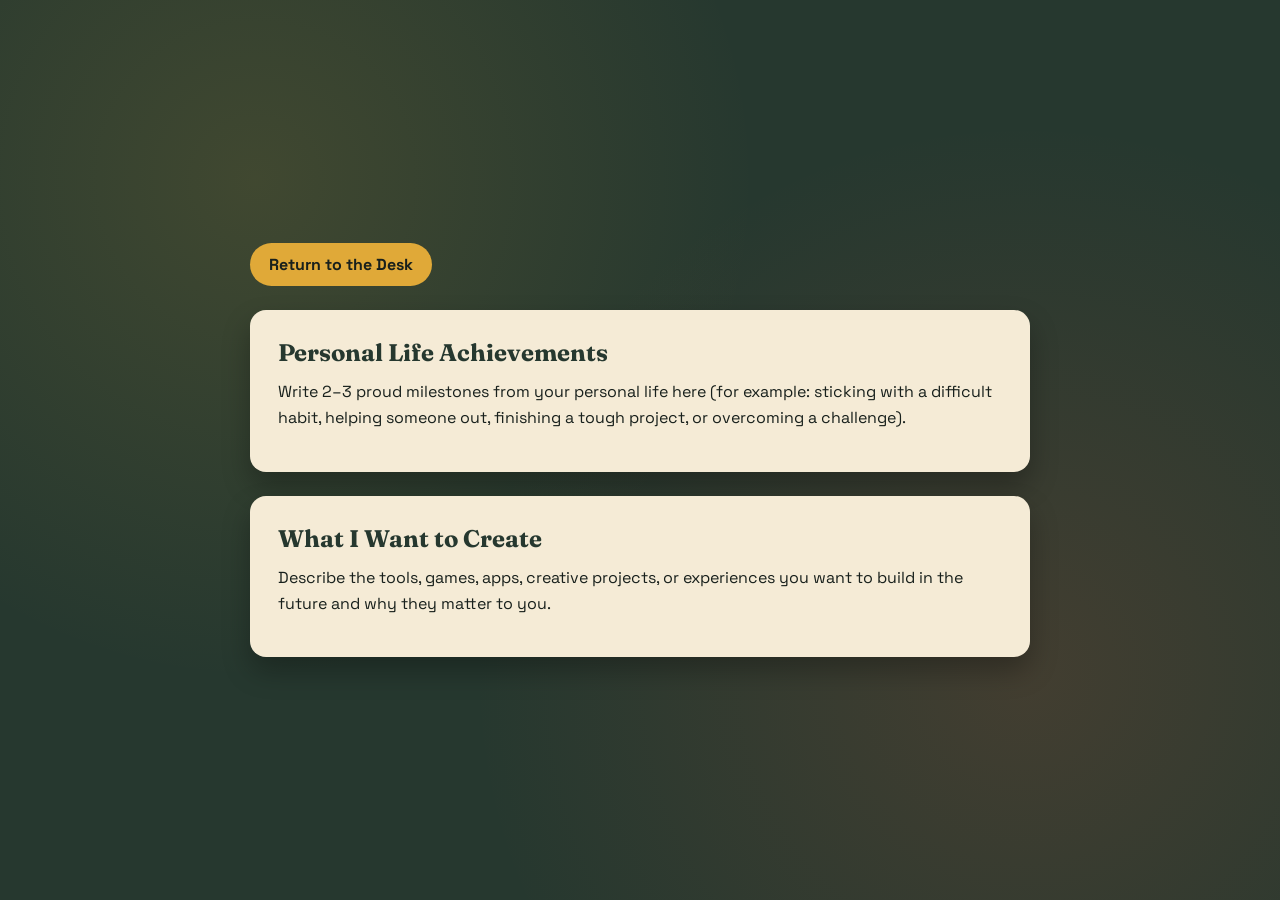
==== CS_CRP/Homework_8/journey.html @ 1f590b80 "Create journey.html" ====
<!DOCTYPE html>
<html lang="en">
<head>
  <meta charset="UTF-8" />
  <meta name="viewport" content="width=device-width, initial-scale=1.0" />
  <title>Achievements &amp; Aspirations</title>
  <link rel="preconnect" href="https://fonts.googleapis.com" />
  <link rel="preconnect" href="https://fonts.gstatic.com" crossorigin />
  <link href="https://fonts.googleapis.com/css2?family=Fraunces:opsz,wght@9..144,600;9..144,700&family=Space+Grotesk:wght@400;500;700&display=swap" rel="stylesheet" />
  <link rel="stylesheet" href="style.css" />
</head>
<body>
  <main class="subpage-wrap">
    <a href="index.html" class="back-object">Return to the Desk</a>

    <section id="achievements" class="panel">
      <h1>Personal Life Achievements</h1>
      <p>
        Write 2–3 proud milestones from your personal life here (for example: sticking with a difficult habit, helping someone out, finishing a tough project, or overcoming a challenge).
      </p>
    </section>

    <section id="aspirations" class="panel">
      <h2>What I Want to Create</h2>
      <p>
        Describe the tools, games, apps, creative projects, or experiences you want to build in the future and why they matter to you.
      </p>
    </section>
  </main>
</body>
</html>
---- CS_CRP/Homework_8/style.css ----
:root {
  --desk-wood: #26382f;      /* Deep pine / forest */
  --paper-cream: #f5ebd6;    /* Warm parchment */
  --terracotta: #d95d39;     /* Terracotta accent */
  --brass-gold: #e0a938;     /* Warm brass */
  --ink-dark: #18201c;       /* Dark ink */
}

* {
  box-sizing: border-box;
  margin: 0;
  padding: 0;
}

body {
  min-height: 100vh;
  background-color: var(--desk-wood);
  background-image: radial-gradient(circle at 20% 20%, rgba(224, 169, 56, 0.14), transparent 40%),
                    radial-gradient(circle at 80% 75%, rgba(217, 93, 57, 0.16), transparent 45%);
  color: var(--ink-dark);
  font-family: 'Space Grotesk', sans-serif;
  display: flex;
  align-items: center;
  justify-content: center;
  padding: 2rem;
}

.desk-world {
  width: 100%;
  max-width: 960px;
  display: grid;
  grid-template-columns: repeat(auto-fit, minmax(240px, 1fr));
  gap: 1.5rem;
  align-items: center;
}

.concept-card {
  grid-column: 1 / -1;
  background-color: var(--paper-cream);
  border-left: 8px solid var(--terracotta);
  border-radius: 14px;
  padding: 1.5rem;
  box-shadow: 0 14px 30px rgba(0, 0, 0, 0.28);
}

.concept-text {
  font-size: 1rem;
  line-height: 1.6;
}

.desk-item {
  text-decoration: none;
  color: var(--ink-dark);
  background-color: var(--paper-cream);
  border-radius: 18px;
  padding: 1.25rem;
  display: flex;
  flex-direction: column;
  align-items: center;
  gap: 0.75rem;
  text-align: center;
  box-shadow: 0 12px 24px rgba(0, 0, 0, 0.25);
  transition: transform 0.3s ease, box-shadow 0.3s ease, background-color 0.3s ease;
  animation: gentleFloat 4.5s ease-in-out infinite;
}

.desk-item:nth-child(2) { animation-delay: 0.2s; }
.desk-item:nth-child(3) { animation-delay: 0.6s; }
.desk-item:nth-child(4) { animation-delay: 1s; }
.desk-item:nth-child(5) { animation-delay: 1.4s; }

.desk-item:hover {
  transform: translateY(-8px) rotate(-1.5deg) scale(1.02);
  box-shadow: 0 20px 34px rgba(0, 0, 0, 0.35);
  background-color: #fff8ea;
}

.photo-frame {
  border: 4px solid var(--brass-gold);
}

.self-photo {
  width: 130px;
  height: 130px;
  object-fit: cover;
  border-radius: 12px;
}

.blueprint-roll {
  border-bottom: 6px solid var(--terracotta);
}

.brass-trophy {
  border-bottom: 6px solid var(--brass-gold);
}

.sketch-pad {
  border-bottom: 6px solid var(--desk-wood);
}

.badge {
  font-size: 0.75rem;
  font-weight: 700;
  text-transform: uppercase;
  letter-spacing: 0.06em;
  background-color: var(--terracotta);
  color: var(--paper-cream);
  padding: 0.25rem 0.65rem;
  border-radius: 999px;
}

.item-label {
  font-family: 'Fraunces', serif;
  font-size: 1.1rem;
  font-weight: 700;
}

.subpage-wrap {
  width: 100%;
  max-width: 780px;
  display: flex;
  flex-direction: column;
  gap: 1.5rem;
}

.panel {
  background-color: var(--paper-cream);
  border-radius: 16px;
  padding: 1.75rem;
  box-shadow: 0 14px 28px rgba(0, 0, 0, 0.28);
}

.panel h1,
.panel h2 {
  font-family: 'Fraunces', serif;
  margin-bottom: 0.75rem;
  color: var(--desk-wood);
}

.panel p {
  line-height: 1.65;
  margin-bottom: 0.75rem;
}

.back-object {
  align-self: flex-start;
  display: inline-block;
  text-decoration: none;
  background-color: var(--brass-gold);
  color: var(--ink-dark);
  font-weight: 700;
  padding: 0.7rem 1.2rem;
  border-radius: 999px;
  transition: transform 0.25s ease;
}

.back-object:hover {
  transform: translateX(-4px);
}

@keyframes gentleFloat {
  0%, 100% { transform: translateY(0px); }
  50% { transform: translateY(-5px); }
}
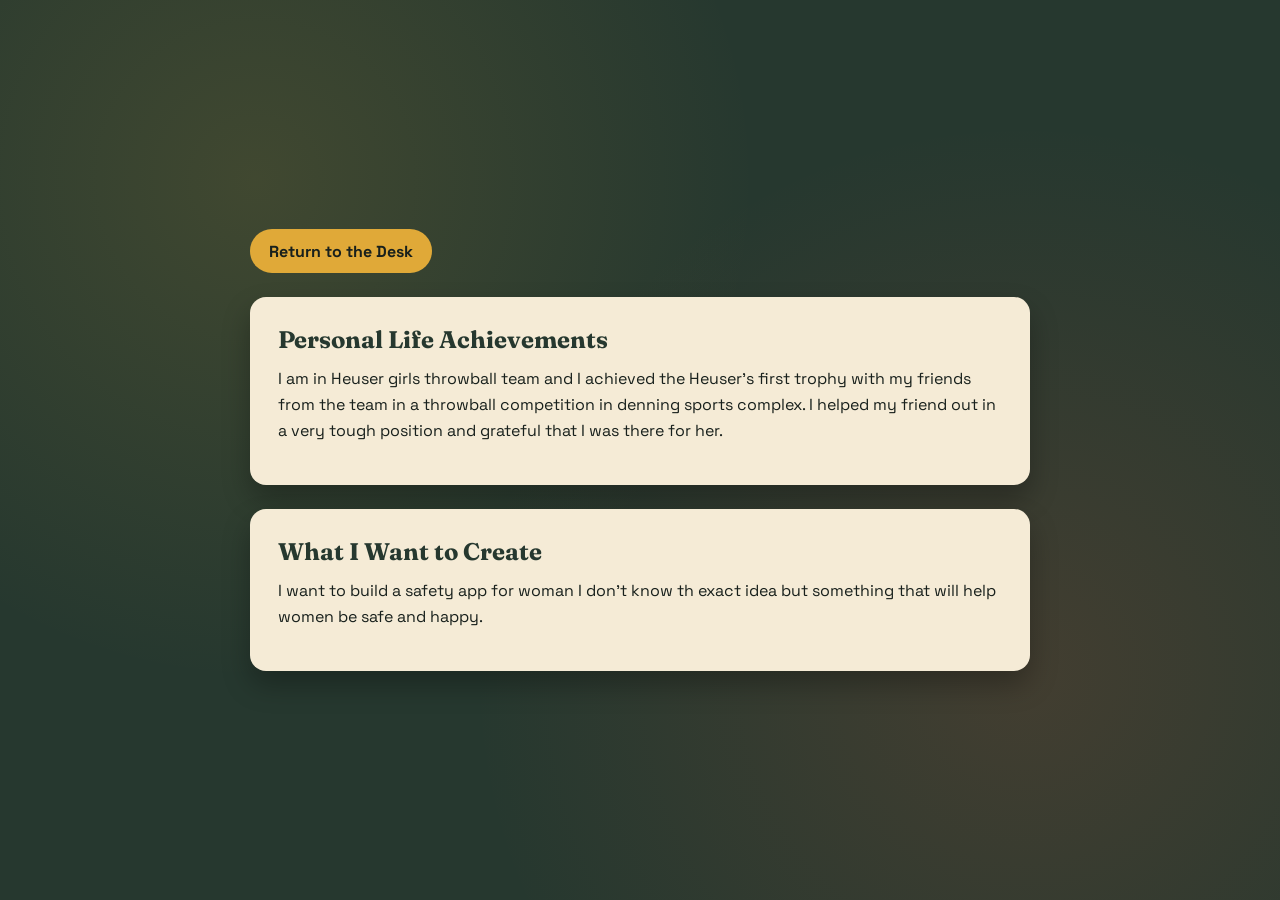
==== commit e85f3135: "Update journey.html" ====
--- a/CS_CRP/Homework_8/journey.html
+++ b/CS_CRP/Homework_8/journey.html
@@ -16,14 +16,14 @@
     <section id="achievements" class="panel">
       <h1>Personal Life Achievements</h1>
       <p>
-        Write 2–3 proud milestones from your personal life here (for example: sticking with a difficult habit, helping someone out, finishing a tough project, or overcoming a challenge).
+        I am in Heuser girls throwball team and I achieved the Heuser's first trophy with my friends from the team in a throwball competition in denning sports complex. I helped my friend out in a very tough position and grateful that I was there for her.
       </p>
     </section>
 
     <section id="aspirations" class="panel">
       <h2>What I Want to Create</h2>
       <p>
-        Describe the tools, games, apps, creative projects, or experiences you want to build in the future and why they matter to you.
+        I want to build a safety app for woman I don't know th exact idea but something that will help women be safe and happy.
       </p>
     </section>
   </main>
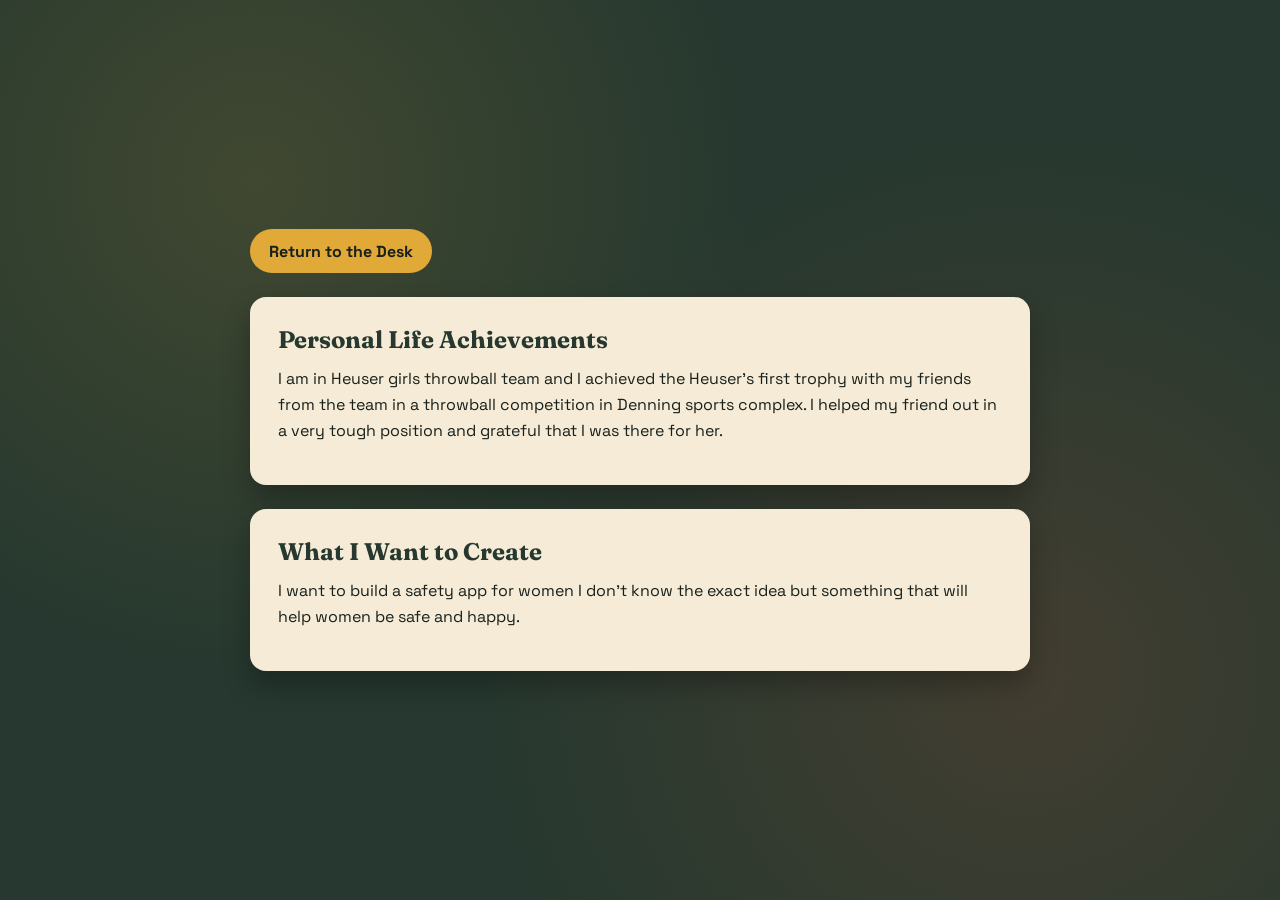
==== commit 0d12f73b: "Update journey.html" ====
--- a/CS_CRP/Homework_8/journey.html
+++ b/CS_CRP/Homework_8/journey.html
@@ -16,14 +16,14 @@
     <section id="achievements" class="panel">
       <h1>Personal Life Achievements</h1>
       <p>
-        I am in Heuser girls throwball team and I achieved the Heuser's first trophy with my friends from the team in a throwball competition in denning sports complex. I helped my friend out in a very tough position and grateful that I was there for her.
+        I am in Heuser girls throwball team and I achieved the Heuser's first trophy with my friends from the team in a throwball competition in Denning sports complex. I helped my friend out in a very tough position and grateful that I was there for her.
       </p>
     </section>
 
     <section id="aspirations" class="panel">
       <h2>What I Want to Create</h2>
       <p>
-        I want to build a safety app for woman I don't know th exact idea but something that will help women be safe and happy.
+        I want to build a safety app for women I don't know the exact idea but something that will help women be safe and happy.
       </p>
     </section>
   </main>
